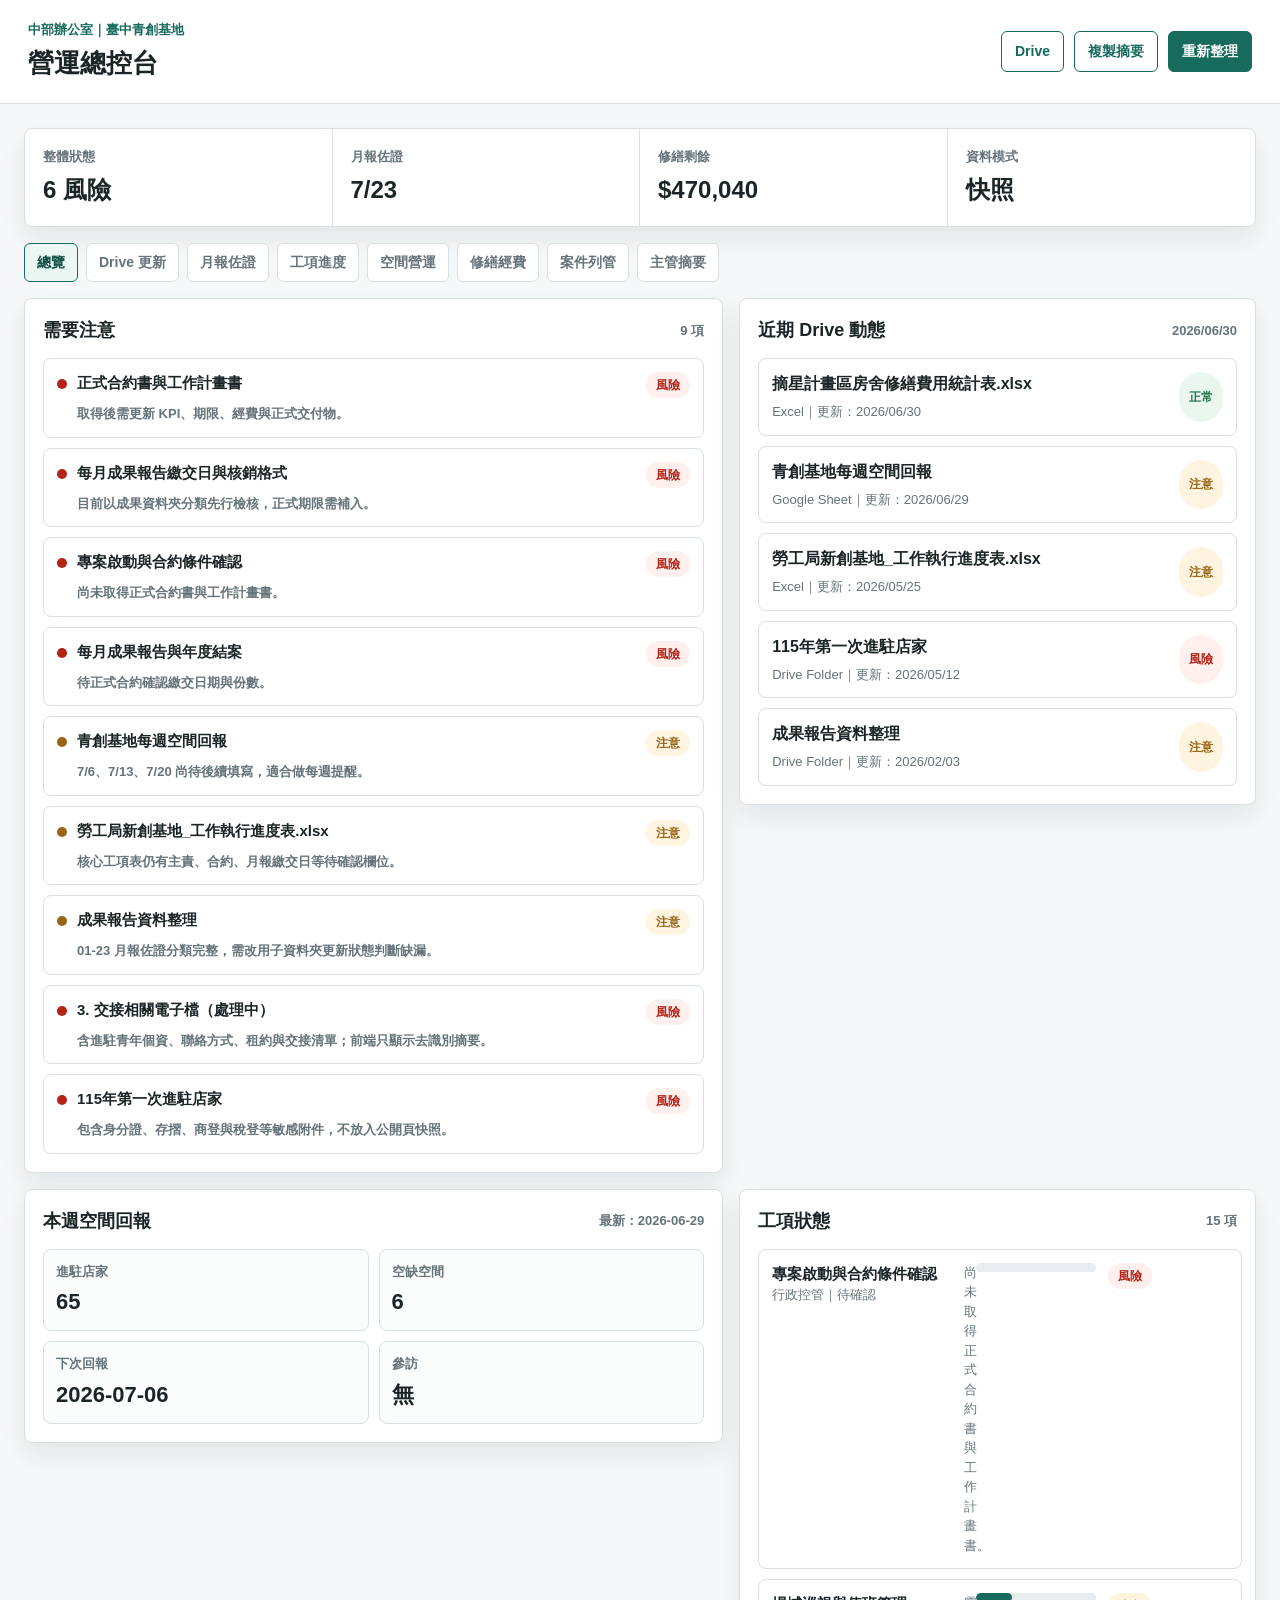
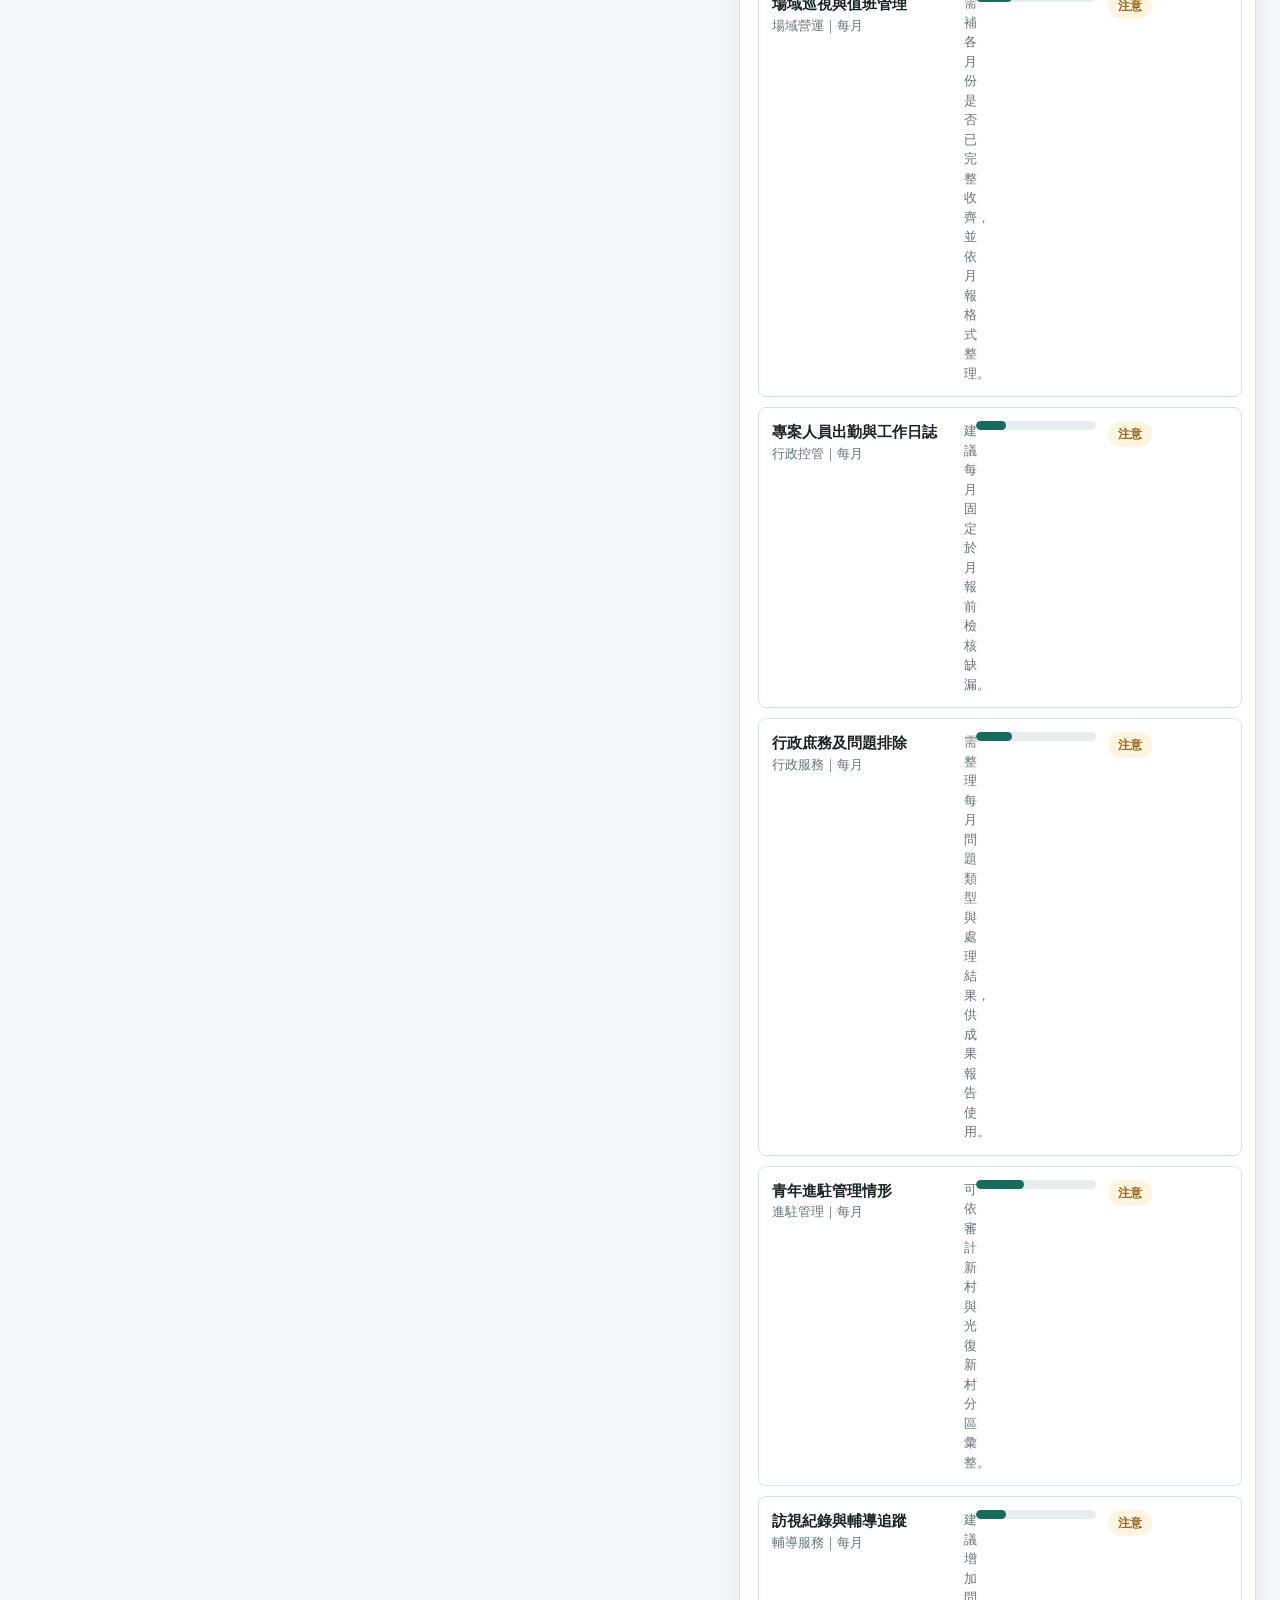
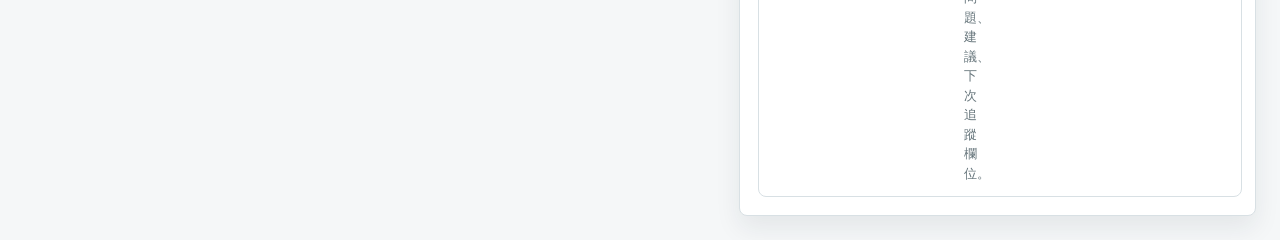
==== tools/taichung-youth-base/index.html @ 0b5d0c97 "[codex] 新增中部青創基地營運總控台" ====
<!doctype html>
<html lang="zh-Hant">
  <head>
    <meta charset="utf-8" />
    <meta name="viewport" content="width=device-width, initial-scale=1" />
    <title>中部青創基地營運總控台</title>
    <link rel="icon" href="data:image/svg+xml,%3Csvg xmlns='http://www.w3.org/2000/svg' viewBox='0 0 64 64'%3E%3Crect width='64' height='64' rx='12' fill='%23166b5c'/%3E%3Cpath d='M14 42h36v6H14zM18 18h12v18H18zM34 14h12v22H34z' fill='white'/%3E%3C/svg%3E" />
    <link rel="stylesheet" href="./styles.css" />
  </head>
  <body>
    <header class="topbar">
      <div>
        <p class="eyebrow">中部辦公室｜臺中青創基地</p>
        <h1>營運總控台</h1>
      </div>
      <div class="top-actions">
        <a id="driveLink" class="button ghost" href="#" target="_blank" rel="noreferrer">Drive</a>
        <button id="copySummaryButton" class="button" type="button">複製摘要</button>
        <button id="refreshButton" class="button primary" type="button">重新整理</button>
      </div>
    </header>

    <main class="layout">
      <section class="status-strip" aria-label="整體狀態">
        <div class="metric">
          <span>整體狀態</span>
          <strong id="overallStatus">讀取中</strong>
        </div>
        <div class="metric">
          <span>月報佐證</span>
          <strong id="evidenceStatus">0/0</strong>
        </div>
        <div class="metric">
          <span>修繕剩餘</span>
          <strong id="repairBalance">$0</strong>
        </div>
        <div class="metric">
          <span>資料模式</span>
          <strong id="dataMode">快照</strong>
        </div>
      </section>

      <nav class="tabs" aria-label="檢視">
        <button class="tab-button active" type="button" data-view="overviewView">總覽</button>
        <button class="tab-button" type="button" data-view="driveView">Drive 更新</button>
        <button class="tab-button" type="button" data-view="evidenceView">月報佐證</button>
        <button class="tab-button" type="button" data-view="workView">工項進度</button>
        <button class="tab-button" type="button" data-view="spaceView">空間營運</button>
        <button class="tab-button" type="button" data-view="repairView">修繕經費</button>
        <button class="tab-button" type="button" data-view="casesView">案件列管</button>
        <button class="tab-button" type="button" data-view="summaryView">主管摘要</button>
      </nav>

      <section id="overviewView" class="view active">
        <section class="overview-grid">
          <div class="panel priority-panel">
            <div class="section-heading">
              <h2>需要注意</h2>
              <span id="alertCount">0 項</span>
            </div>
            <div id="alertList" class="alert-list"></div>
          </div>
          <div class="panel">
            <div class="section-heading">
              <h2>近期 Drive 動態</h2>
              <span id="latestDriveDate">-</span>
            </div>
            <div id="recentDriveList" class="compact-list"></div>
          </div>
          <div class="panel">
            <div class="section-heading">
              <h2>本週空間回報</h2>
              <span id="spaceWeek">-</span>
            </div>
            <div id="spaceSnapshot" class="stat-grid"></div>
          </div>
          <div class="panel">
            <div class="section-heading">
              <h2>工項狀態</h2>
              <span id="workStatusCount">0 項</span>
            </div>
            <div id="workStatusList" class="compact-list"></div>
          </div>
        </section>
      </section>

      <section id="driveView" class="view">
        <section class="panel">
          <div class="section-heading">
            <h2>Drive 來源監控</h2>
            <label class="inline-filter">
              <span>顯示</span>
              <select id="driveStatusFilter">
                <option value="">全部</option>
                <option value="ok">正常</option>
                <option value="watch">注意</option>
                <option value="risk">風險</option>
              </select>
            </label>
          </div>
          <div id="driveSourceList" class="source-list"></div>
        </section>
      </section>

      <section id="evidenceView" class="view">
        <section class="panel">
          <div class="section-heading">
            <h2>月報佐證檢核</h2>
            <span id="evidenceMonth">本月</span>
          </div>
          <div id="evidenceList" class="evidence-grid"></div>
        </section>
      </section>

      <section id="workView" class="view">
        <section class="panel">
          <div class="section-heading">
            <h2>工項進度</h2>
            <label class="inline-filter">
              <span>分類</span>
              <select id="categoryFilter">
                <option value="">全部</option>
              </select>
            </label>
          </div>
          <div id="workItemList" class="table-list"></div>
        </section>
      </section>

      <section id="spaceView" class="view">
        <section class="panel">
          <div class="section-heading">
            <h2>空間營運</h2>
            <span>審計新村 / 光復新村</span>
          </div>
          <div id="spaceDetail" class="space-grid"></div>
        </section>
      </section>

      <section id="repairView" class="view">
        <section class="panel">
          <div class="section-heading">
            <h2>修繕與經費</h2>
            <span id="repairUpdated">-</span>
          </div>
          <div id="repairSummary" class="budget-bar"></div>
          <div id="repairList" class="table-list"></div>
        </section>
      </section>

      <section id="casesView" class="view">
        <section class="panel">
          <div class="section-heading">
            <h2>案件列管</h2>
            <span id="caseCount">0 件</span>
          </div>
          <div id="caseList" class="case-grid"></div>
        </section>
      </section>

      <section id="summaryView" class="view">
        <section class="panel">
          <div class="section-heading">
            <h2>主管摘要</h2>
            <span id="summaryGeneratedAt">-</span>
          </div>
          <textarea id="managerSummary" rows="18" readonly></textarea>
        </section>
      </section>
    </main>

    <div id="toast" class="toast" role="status" aria-live="polite"></div>
    <script src="./config.js"></script>
    <script src="./data.js"></script>
    <script src="./app.js"></script>
  </body>
</html>
---- tools/taichung-youth-base/styles.css ----
:root {
  color-scheme: light;
  --bg: #f5f7f8;
  --panel: #ffffff;
  --ink: #1b2528;
  --muted: #65747a;
  --line: #d8e0e4;
  --brand: #166b5c;
  --brand-dark: #0f4d42;
  --accent: #b04b34;
  --ok: #23764f;
  --warn: #9a6417;
  --risk: #b42318;
  --soft-ok: #eaf7ef;
  --soft-warn: #fff4df;
  --soft-risk: #fff0ee;
  --shadow: 0 12px 26px rgba(28, 43, 47, 0.08);
}

* {
  box-sizing: border-box;
}

body {
  margin: 0;
  min-height: 100vh;
  background: var(--bg);
  color: var(--ink);
  font-family: -apple-system, BlinkMacSystemFont, "Segoe UI", "Noto Sans TC", sans-serif;
  line-height: 1.5;
}

h1,
h2,
h3,
p {
  margin: 0;
}

h1 {
  font-size: 26px;
  font-weight: 780;
}

h2 {
  font-size: 18px;
  font-weight: 760;
}

h3 {
  font-size: 15px;
  font-weight: 760;
}

.topbar {
  position: sticky;
  top: 0;
  z-index: 10;
  display: flex;
  align-items: center;
  justify-content: space-between;
  gap: 18px;
  padding: 20px 28px;
  background: #ffffff;
  border-bottom: 1px solid var(--line);
}

.eyebrow {
  margin-bottom: 4px;
  color: var(--brand);
  font-size: 13px;
  font-weight: 760;
}

.top-actions {
  display: flex;
  flex-wrap: wrap;
  align-items: center;
  gap: 10px;
}

.button {
  min-height: 40px;
  border: 1px solid var(--brand);
  border-radius: 6px;
  padding: 9px 13px;
  background: #ffffff;
  color: var(--brand);
  font: inherit;
  font-size: 14px;
  font-weight: 760;
  text-decoration: none;
  cursor: pointer;
}

.button:hover {
  background: #eef8f5;
}

.button.primary {
  background: var(--brand);
  color: #ffffff;
}

.button.primary:hover {
  background: var(--brand-dark);
}

.layout {
  width: min(1440px, 100%);
  margin: 0 auto;
  padding: 24px;
}

.status-strip {
  display: grid;
  grid-template-columns: repeat(4, minmax(0, 1fr));
  overflow: hidden;
  margin-bottom: 16px;
  border: 1px solid var(--line);
  border-radius: 8px;
  background: #ffffff;
  box-shadow: var(--shadow);
}

.metric {
  min-width: 0;
  padding: 18px;
  border-right: 1px solid var(--line);
}

.metric:last-child {
  border-right: 0;
}

.metric span {
  display: block;
  margin-bottom: 6px;
  color: var(--muted);
  font-size: 13px;
  font-weight: 700;
}

.metric strong {
  font-size: 24px;
  font-weight: 800;
}

.tabs {
  display: flex;
  gap: 8px;
  overflow-x: auto;
  margin-bottom: 16px;
}

.tab-button {
  min-height: 38px;
  border: 1px solid var(--line);
  border-radius: 6px;
  padding: 8px 12px;
  background: #ffffff;
  color: var(--muted);
  font: inherit;
  font-size: 14px;
  font-weight: 760;
  white-space: nowrap;
  cursor: pointer;
}

.tab-button:hover,
.tab-button.active {
  border-color: var(--brand);
  color: var(--brand-dark);
}

.tab-button.active {
  background: #eaf7f3;
}

.view {
  display: none;
}

.view.active {
  display: block;
}

.overview-grid {
  display: grid;
  grid-template-columns: minmax(0, 1.15fr) minmax(0, 0.85fr);
  gap: 16px;
  align-items: start;
}

.panel {
  min-width: 0;
  border: 1px solid var(--line);
  border-radius: 8px;
  padding: 18px;
  background: var(--panel);
  box-shadow: var(--shadow);
}

.section-heading {
  display: flex;
  align-items: center;
  justify-content: space-between;
  gap: 16px;
  margin-bottom: 14px;
}

.section-heading span,
.subtle {
  color: var(--muted);
  font-size: 13px;
  font-weight: 700;
}

.inline-filter {
  display: flex;
  align-items: center;
  gap: 8px;
  color: var(--muted);
  font-size: 13px;
  font-weight: 700;
}

select,
textarea {
  border: 1px solid #cbd5da;
  border-radius: 6px;
  padding: 8px 10px;
  background: #ffffff;
  color: var(--ink);
  font: inherit;
}

textarea {
  width: 100%;
  resize: vertical;
}

.alert-list,
.compact-list,
.source-list,
.table-list,
.case-grid {
  display: grid;
  gap: 10px;
}

.alert-item,
.source-item,
.table-row,
.case-item,
.evidence-item,
.space-card {
  border: 1px solid var(--line);
  border-radius: 8px;
  padding: 13px;
  background: #ffffff;
}

.alert-item {
  display: grid;
  grid-template-columns: auto 1fr;
  gap: 10px;
}

.status-dot {
  width: 10px;
  height: 10px;
  margin-top: 7px;
  border-radius: 50%;
  background: var(--ok);
}

.status-dot.watch {
  background: var(--warn);
}

.status-dot.risk {
  background: var(--risk);
}

.pill {
  display: inline-flex;
  align-items: center;
  min-height: 26px;
  border-radius: 999px;
  padding: 3px 10px;
  background: #edf2f4;
  color: var(--muted);
  font-size: 12px;
  font-weight: 780;
}

.pill.ok {
  background: var(--soft-ok);
  color: var(--ok);
}

.pill.watch {
  background: var(--soft-warn);
  color: var(--warn);
}

.pill.risk {
  background: var(--soft-risk);
  color: var(--risk);
}

.item-title {
  display: flex;
  align-items: flex-start;
  justify-content: space-between;
  gap: 12px;
  margin-bottom: 6px;
}

.item-title a {
  color: var(--ink);
  font-weight: 780;
  text-decoration: none;
}

.item-title a:hover {
  color: var(--brand);
}

.item-meta {
  display: flex;
  flex-wrap: wrap;
  gap: 8px;
  color: var(--muted);
  font-size: 13px;
}

.stat-grid {
  display: grid;
  grid-template-columns: repeat(2, minmax(0, 1fr));
  gap: 10px;
}

.stat {
  border: 1px solid var(--line);
  border-radius: 8px;
  padding: 12px;
  background: #fbfcfc;
}

.stat span {
  display: block;
  color: var(--muted);
  font-size: 13px;
  font-weight: 700;
}

.stat strong {
  display: block;
  margin-top: 4px;
  font-size: 22px;
}

.source-item {
  display: grid;
  grid-template-columns: minmax(0, 1fr) auto;
  gap: 12px;
}

.evidence-grid {
  display: grid;
  grid-template-columns: repeat(3, minmax(0, 1fr));
  gap: 10px;
}

.evidence-item {
  min-height: 120px;
}

.evidence-item p,
.table-row p,
.case-item p,
.source-item p {
  color: var(--muted);
  font-size: 13px;
}

.table-row {
  display: grid;
  grid-template-columns: minmax(180px, 1.1fr) minmax(0, 1.8fr) 120px 120px;
  gap: 12px;
  align-items: start;
}

.progress-bar,
.budget-track {
  overflow: hidden;
  height: 9px;
  border-radius: 999px;
  background: #e7ecef;
}

.progress-fill,
.budget-fill {
  height: 100%;
  border-radius: inherit;
  background: var(--brand);
}

.space-grid {
  display: grid;
  grid-template-columns: repeat(2, minmax(0, 1fr));
  gap: 12px;
}

.space-card {
  display: grid;
  gap: 12px;
}

.budget-bar {
  display: grid;
  gap: 8px;
  margin-bottom: 14px;
}

.case-grid {
  grid-template-columns: repeat(2, minmax(0, 1fr));
}

.toast {
  position: fixed;
  right: 18px;
  bottom: 18px;
  max-width: min(420px, calc(100vw - 36px));
  border-radius: 8px;
  padding: 12px 14px;
  background: var(--ink);
  color: #ffffff;
  font-size: 14px;
  opacity: 0;
  transform: translateY(8px);
  transition: opacity 0.18s ease, transform 0.18s ease;
  pointer-events: none;
}

.toast.show {
  opacity: 1;
  transform: translateY(0);
}

@media (max-width: 980px) {
  .topbar,
  .section-heading {
    align-items: flex-start;
    flex-direction: column;
  }

  .status-strip,
  .overview-grid,
  .space-grid,
  .case-grid,
  .evidence-grid {
    grid-template-columns: 1fr;
  }

  .metric {
    border-right: 0;
    border-bottom: 1px solid var(--line);
  }

  .metric:last-child {
    border-bottom: 0;
  }

  .table-row,
  .source-item {
    grid-template-columns: 1fr;
  }
}

@media (max-width: 640px) {
  .layout {
    padding: 16px;
  }

  .topbar {
    padding: 16px;
  }

  .top-actions {
    width: 100%;
  }

  .button {
    flex: 1 1 auto;
    text-align: center;
  }
}
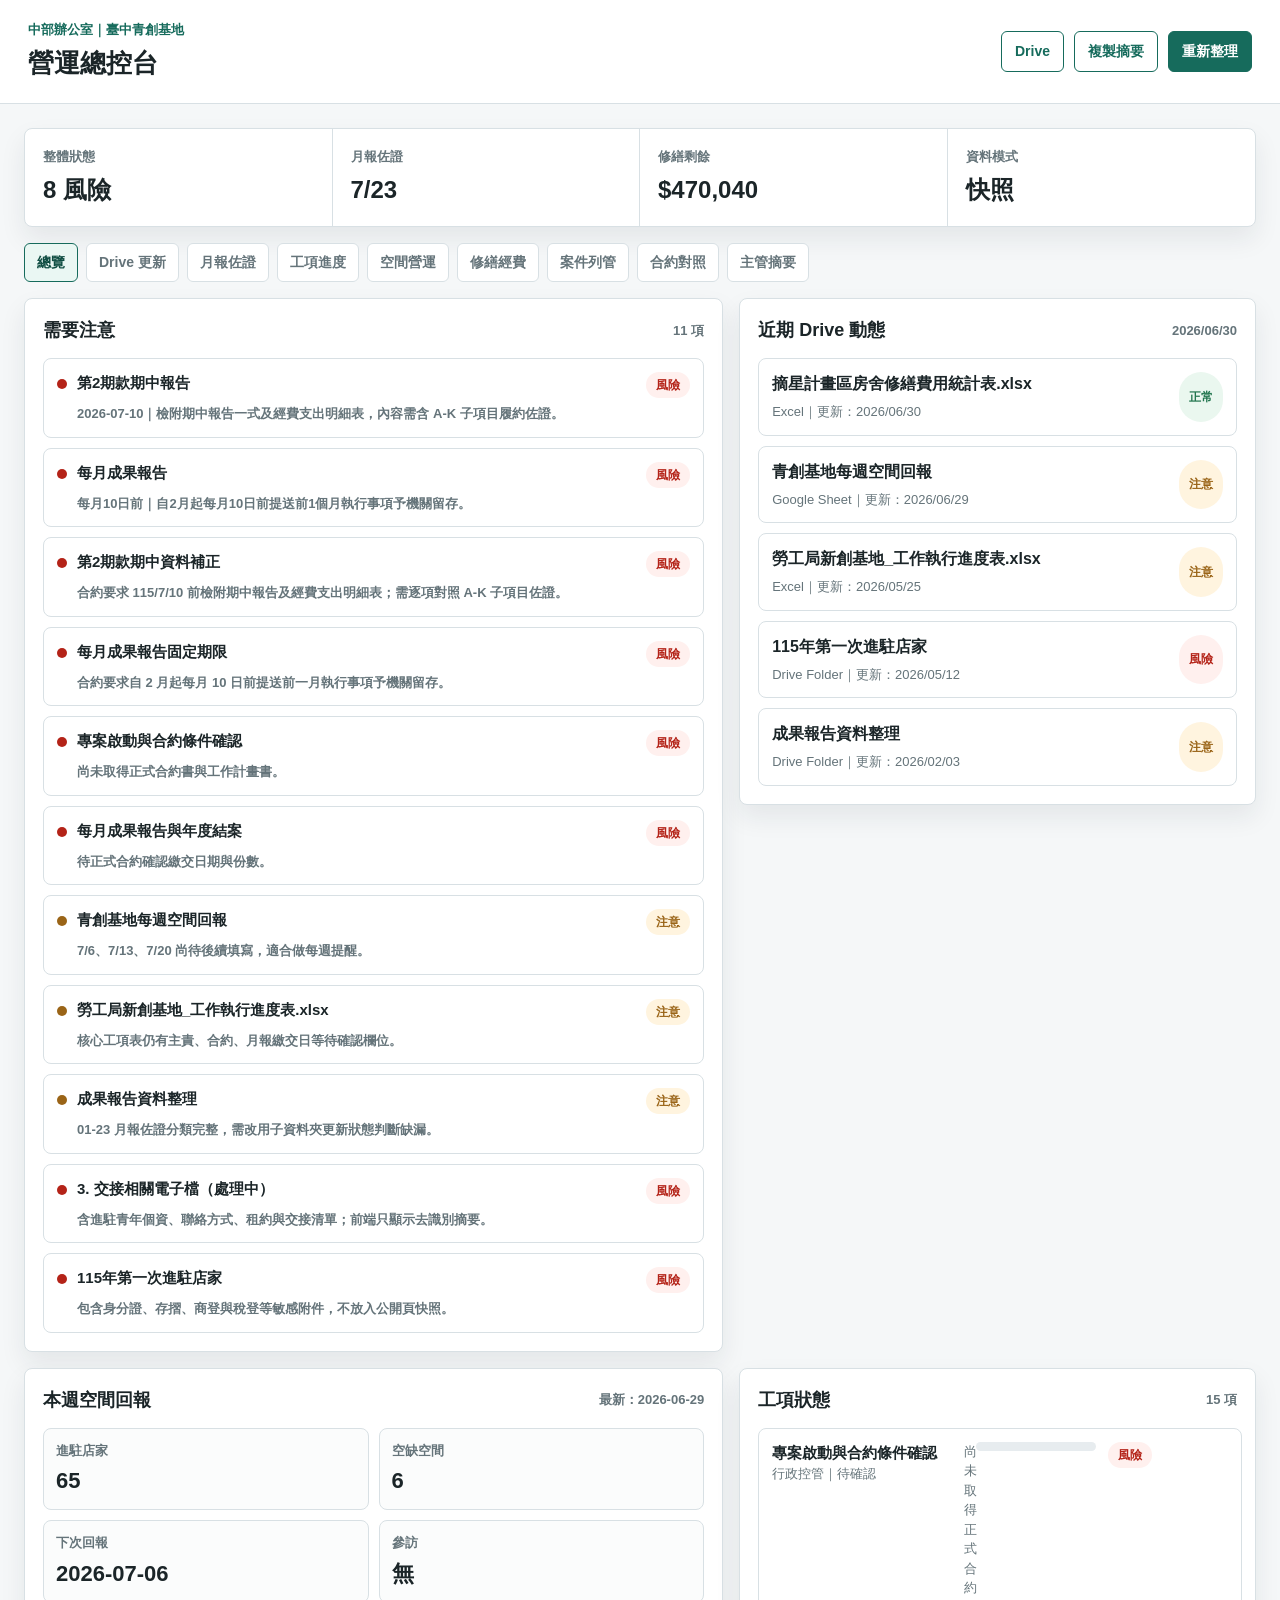
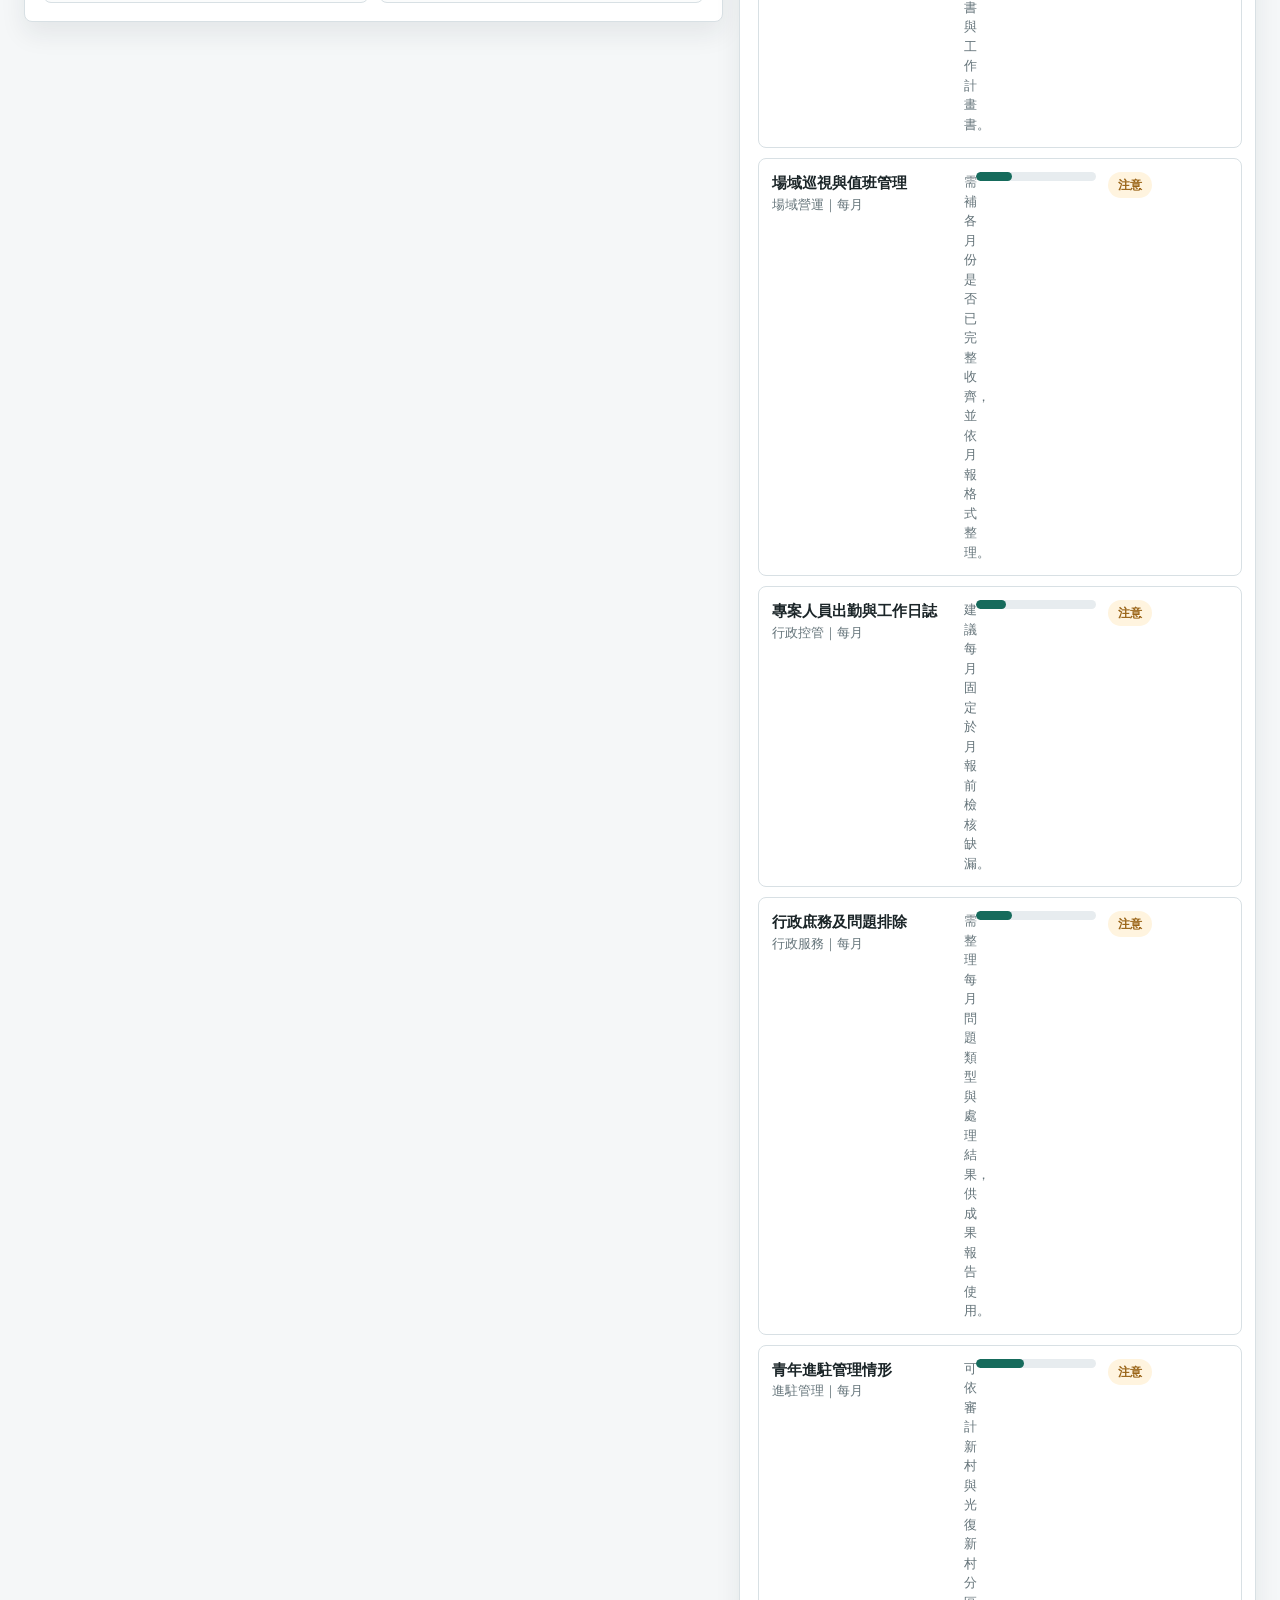
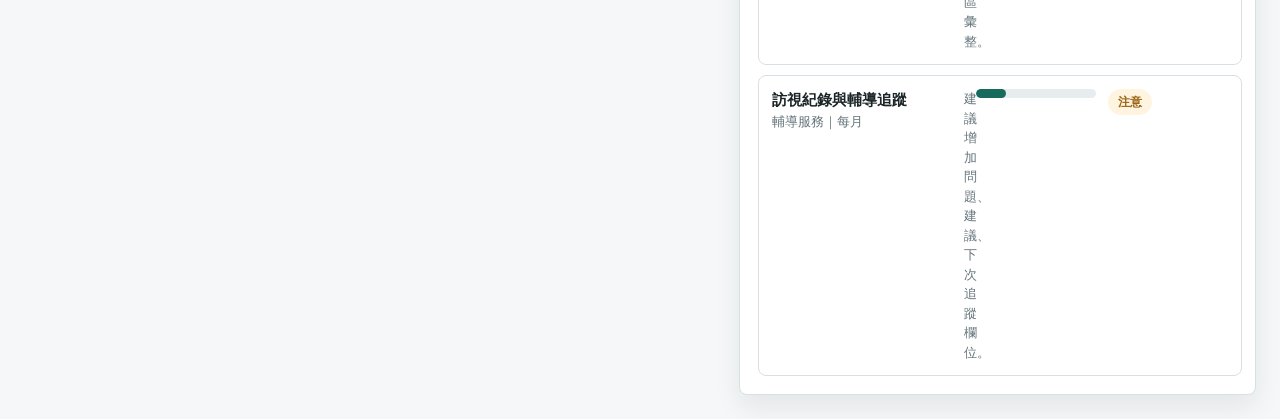
==== commit 64d28670: "[codex] 新增中部青創基地合約履約對照" ====
--- a/tools/taichung-youth-base/index.html
+++ b/tools/taichung-youth-base/index.html
@@ -48,6 +48,7 @@
         <button class="tab-button" type="button" data-view="spaceView">空間營運</button>
         <button class="tab-button" type="button" data-view="repairView">修繕經費</button>
         <button class="tab-button" type="button" data-view="casesView">案件列管</button>
+        <button class="tab-button" type="button" data-view="contractView">合約對照</button>
         <button class="tab-button" type="button" data-view="summaryView">主管摘要</button>
       </nav>
 
@@ -158,6 +159,17 @@
         </section>
       </section>
 
+      <section id="contractView" class="view">
+        <section class="panel">
+          <div class="section-heading">
+            <h2>合約履約對照</h2>
+            <span id="contractCount">0 項</span>
+          </div>
+          <div id="contractMeta" class="contract-meta"></div>
+          <div id="contractList" class="contract-list"></div>
+        </section>
+      </section>
+
       <section id="summaryView" class="view">
         <section class="panel">
           <div class="section-heading">
--- a/tools/taichung-youth-base/styles.css
+++ b/tools/taichung-youth-base/styles.css
@@ -429,6 +429,48 @@
   grid-template-columns: repeat(2, minmax(0, 1fr));
 }
 
+.contract-meta {
+  display: grid;
+  gap: 10px;
+  margin-bottom: 14px;
+}
+
+.contract-note {
+  padding: 0 2px;
+}
+
+.contract-list {
+  display: grid;
+  gap: 12px;
+}
+
+.contract-item {
+  border: 1px solid var(--line);
+  border-radius: 8px;
+  padding: 14px;
+  background: #ffffff;
+}
+
+.contract-columns {
+  display: grid;
+  grid-template-columns: minmax(0, 1.2fr) minmax(0, 1.2fr) minmax(180px, 0.7fr);
+  gap: 12px;
+  margin-top: 10px;
+}
+
+.field-label {
+  display: block;
+  margin-bottom: 4px;
+  color: var(--muted);
+  font-size: 12px;
+  font-weight: 800;
+}
+
+.contract-columns p {
+  color: var(--ink);
+  font-size: 14px;
+}
+
 .toast {
   position: fixed;
   right: 18px;
@@ -475,7 +517,8 @@
   }
 
   .table-row,
-  .source-item {
+  .source-item,
+  .contract-columns {
     grid-template-columns: 1fr;
   }
 }
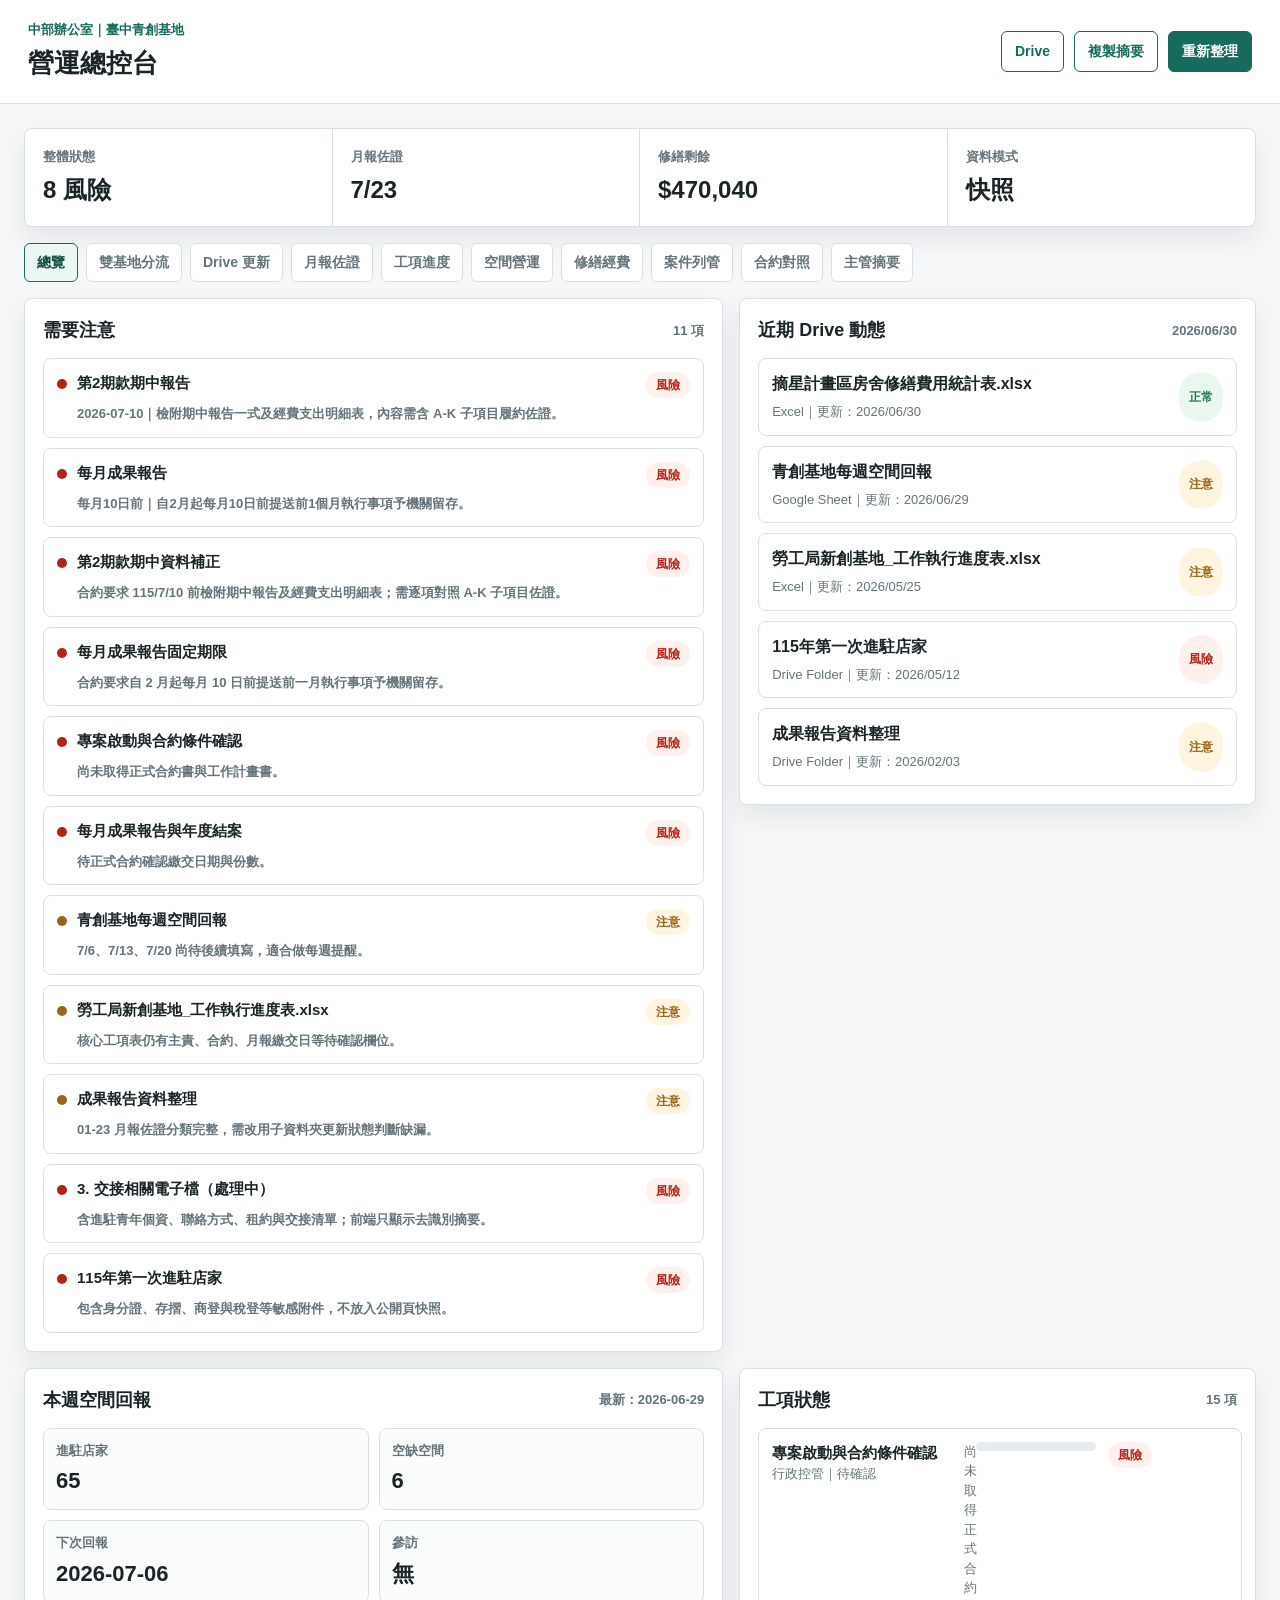
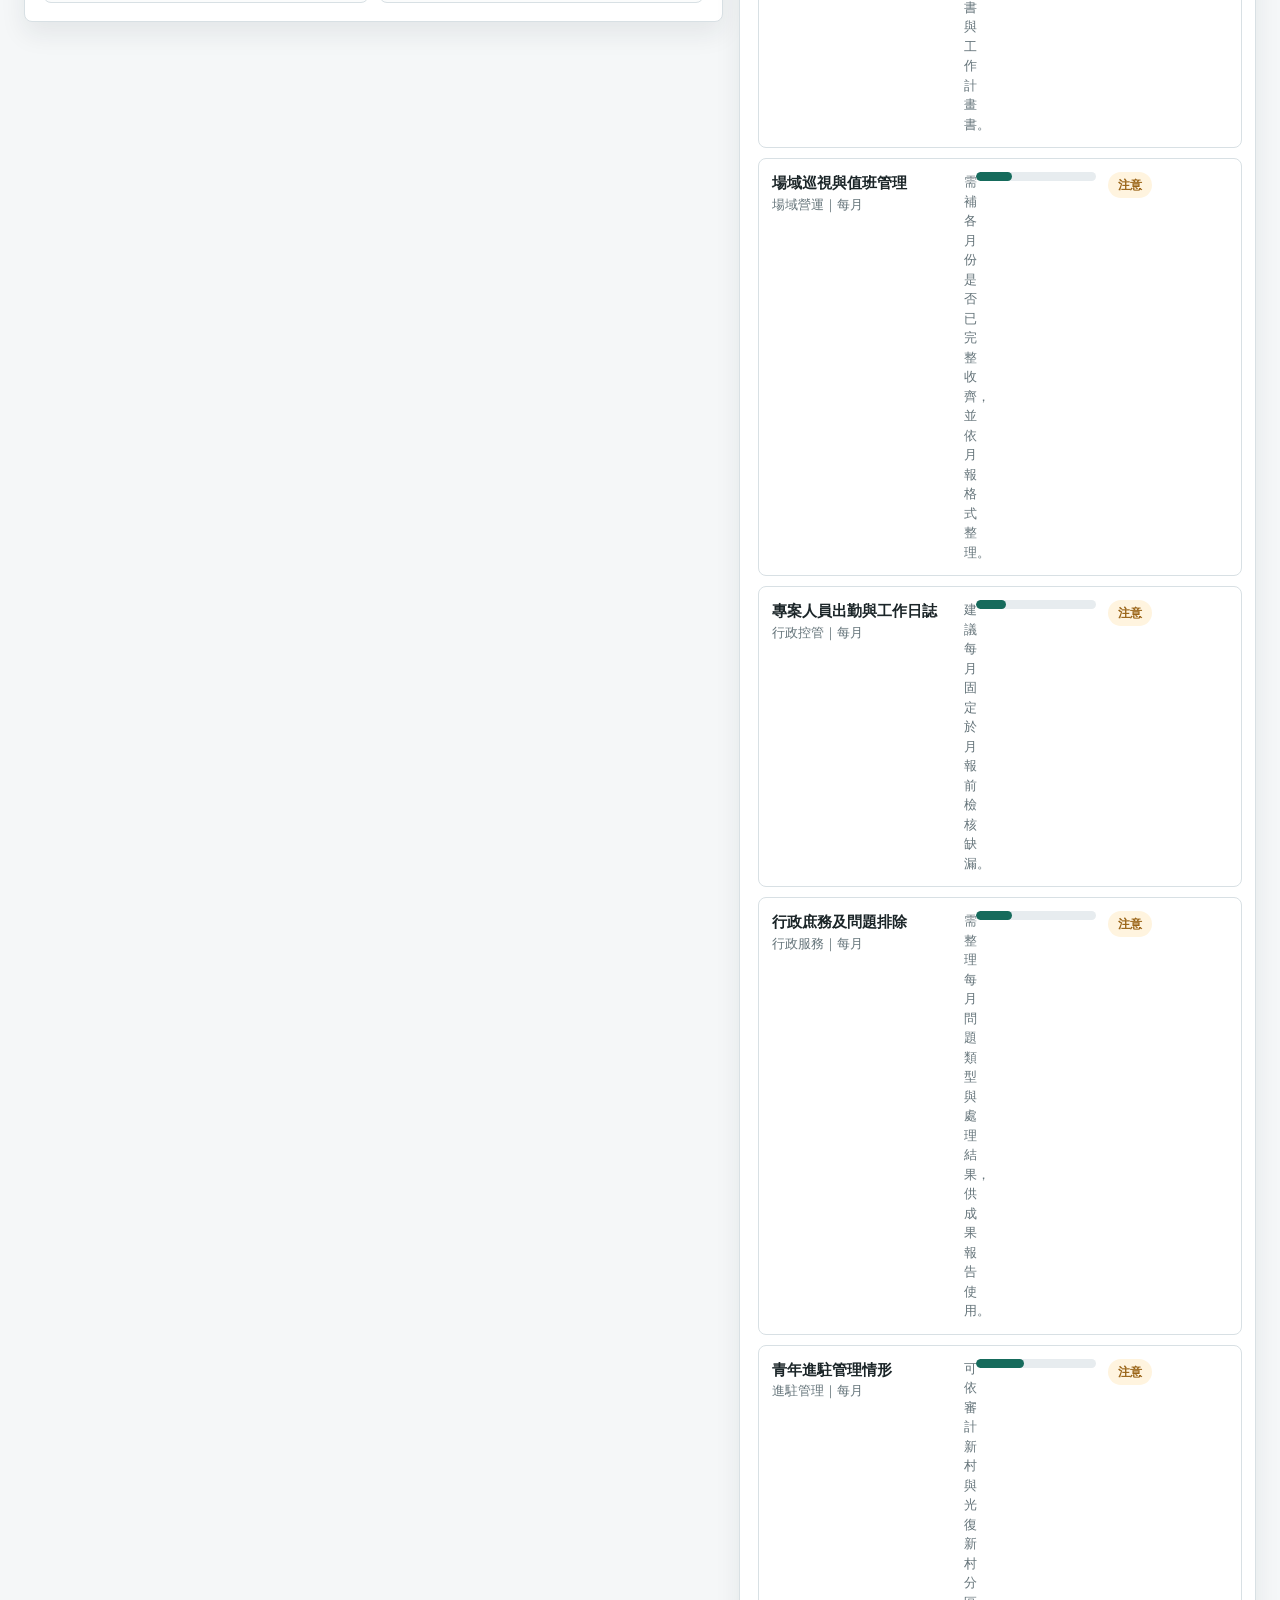
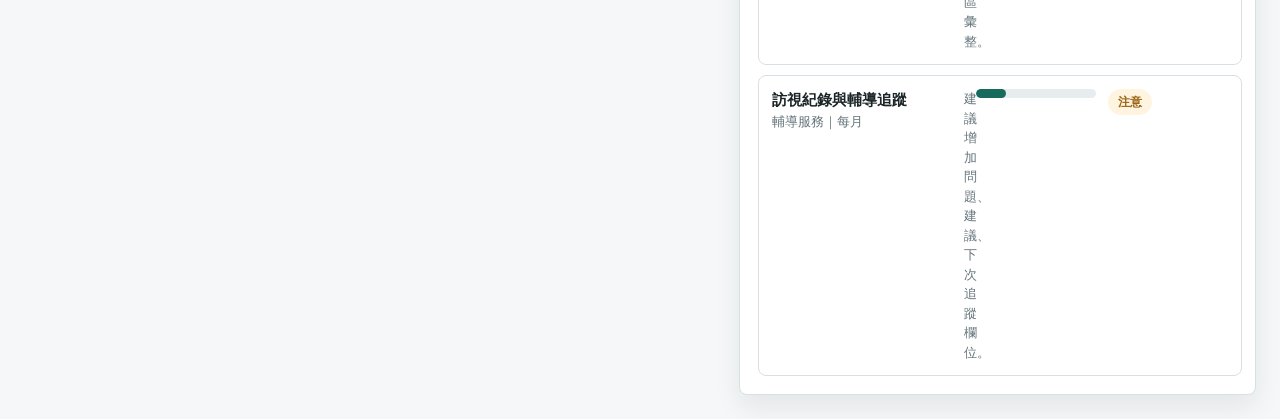
==== commit 0009b76e: "[codex] 中部青創基地新增雙基地分流 - 新增光復新村與審計新村分流頁籤，分別呈現空間、Drive 來源、佐證焦點與合約對照。  - 擴充 Apps Script 索引器，回傳 baseOver" ====
--- a/tools/taichung-youth-base/index.html
+++ b/tools/taichung-youth-base/index.html
@@ -42,6 +42,7 @@
 
       <nav class="tabs" aria-label="檢視">
         <button class="tab-button active" type="button" data-view="overviewView">總覽</button>
+        <button class="tab-button" type="button" data-view="baseView">雙基地分流</button>
         <button class="tab-button" type="button" data-view="driveView">Drive 更新</button>
         <button class="tab-button" type="button" data-view="evidenceView">月報佐證</button>
         <button class="tab-button" type="button" data-view="workView">工項進度</button>
@@ -82,6 +83,16 @@
             </div>
             <div id="workStatusList" class="compact-list"></div>
           </div>
+        </section>
+      </section>
+
+      <section id="baseView" class="view">
+        <section class="panel">
+          <div class="section-heading">
+            <h2>光復新村 / 審計新村分流</h2>
+            <span id="baseOverviewUpdated">-</span>
+          </div>
+          <div id="baseOverview" class="base-grid"></div>
         </section>
       </section>
 
--- a/tools/taichung-youth-base/styles.css
+++ b/tools/taichung-youth-base/styles.css
@@ -419,6 +419,83 @@
   gap: 12px;
 }
 
+.base-grid {
+  display: grid;
+  grid-template-columns: repeat(2, minmax(0, 1fr));
+  gap: 14px;
+  align-items: start;
+}
+
+.base-card {
+  display: grid;
+  gap: 14px;
+  border: 1px solid var(--line);
+  border-radius: 8px;
+  padding: 15px;
+  background: #ffffff;
+}
+
+.base-card.guangfu {
+  border-top: 4px solid var(--brand);
+}
+
+.base-card.shenji {
+  border-top: 4px solid var(--accent);
+}
+
+.base-stats .stat strong {
+  font-size: 20px;
+}
+
+.base-columns {
+  display: grid;
+  grid-template-columns: repeat(3, minmax(0, 1fr));
+  gap: 12px;
+}
+
+.mini-list {
+  display: grid;
+  gap: 8px;
+}
+
+.mini-item {
+  display: grid;
+  grid-template-columns: minmax(0, 1fr) auto;
+  gap: 6px 8px;
+  align-items: start;
+  border: 1px solid var(--line);
+  border-radius: 8px;
+  padding: 10px;
+  background: #fbfcfc;
+  color: var(--ink);
+  text-decoration: none;
+}
+
+.mini-item span {
+  font-size: 13px;
+  font-weight: 780;
+}
+
+.mini-item small {
+  grid-column: 1 / -1;
+  color: var(--muted);
+  font-size: 12px;
+}
+
+.next-checks {
+  display: grid;
+  gap: 6px;
+  border: 1px solid var(--line);
+  border-radius: 8px;
+  padding: 10px;
+  background: #f8faf9;
+}
+
+.next-checks p {
+  color: var(--muted);
+  font-size: 13px;
+}
+
 .budget-bar {
   display: grid;
   gap: 8px;
@@ -502,6 +579,7 @@
   .status-strip,
   .overview-grid,
   .space-grid,
+  .base-grid,
   .case-grid,
   .evidence-grid {
     grid-template-columns: 1fr;
@@ -518,6 +596,7 @@
 
   .table-row,
   .source-item,
+  .base-columns,
   .contract-columns {
     grid-template-columns: 1fr;
   }
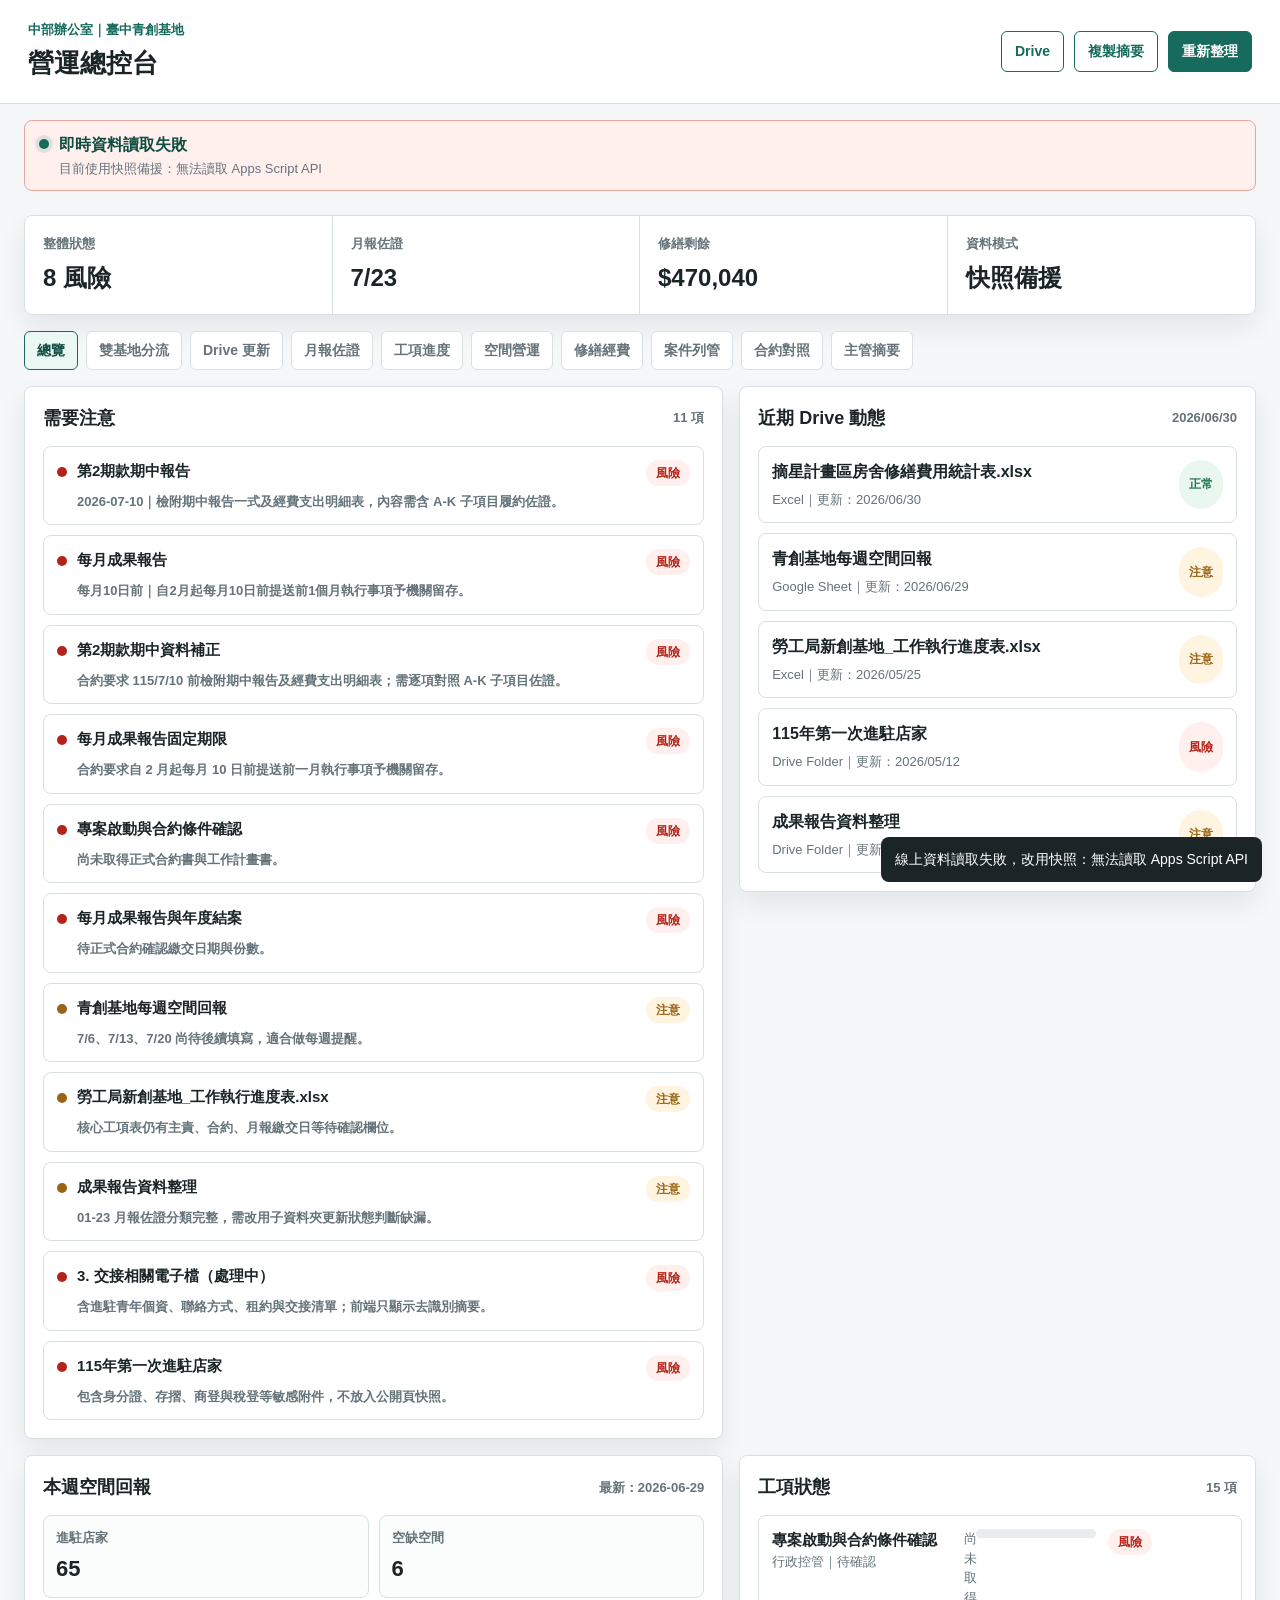
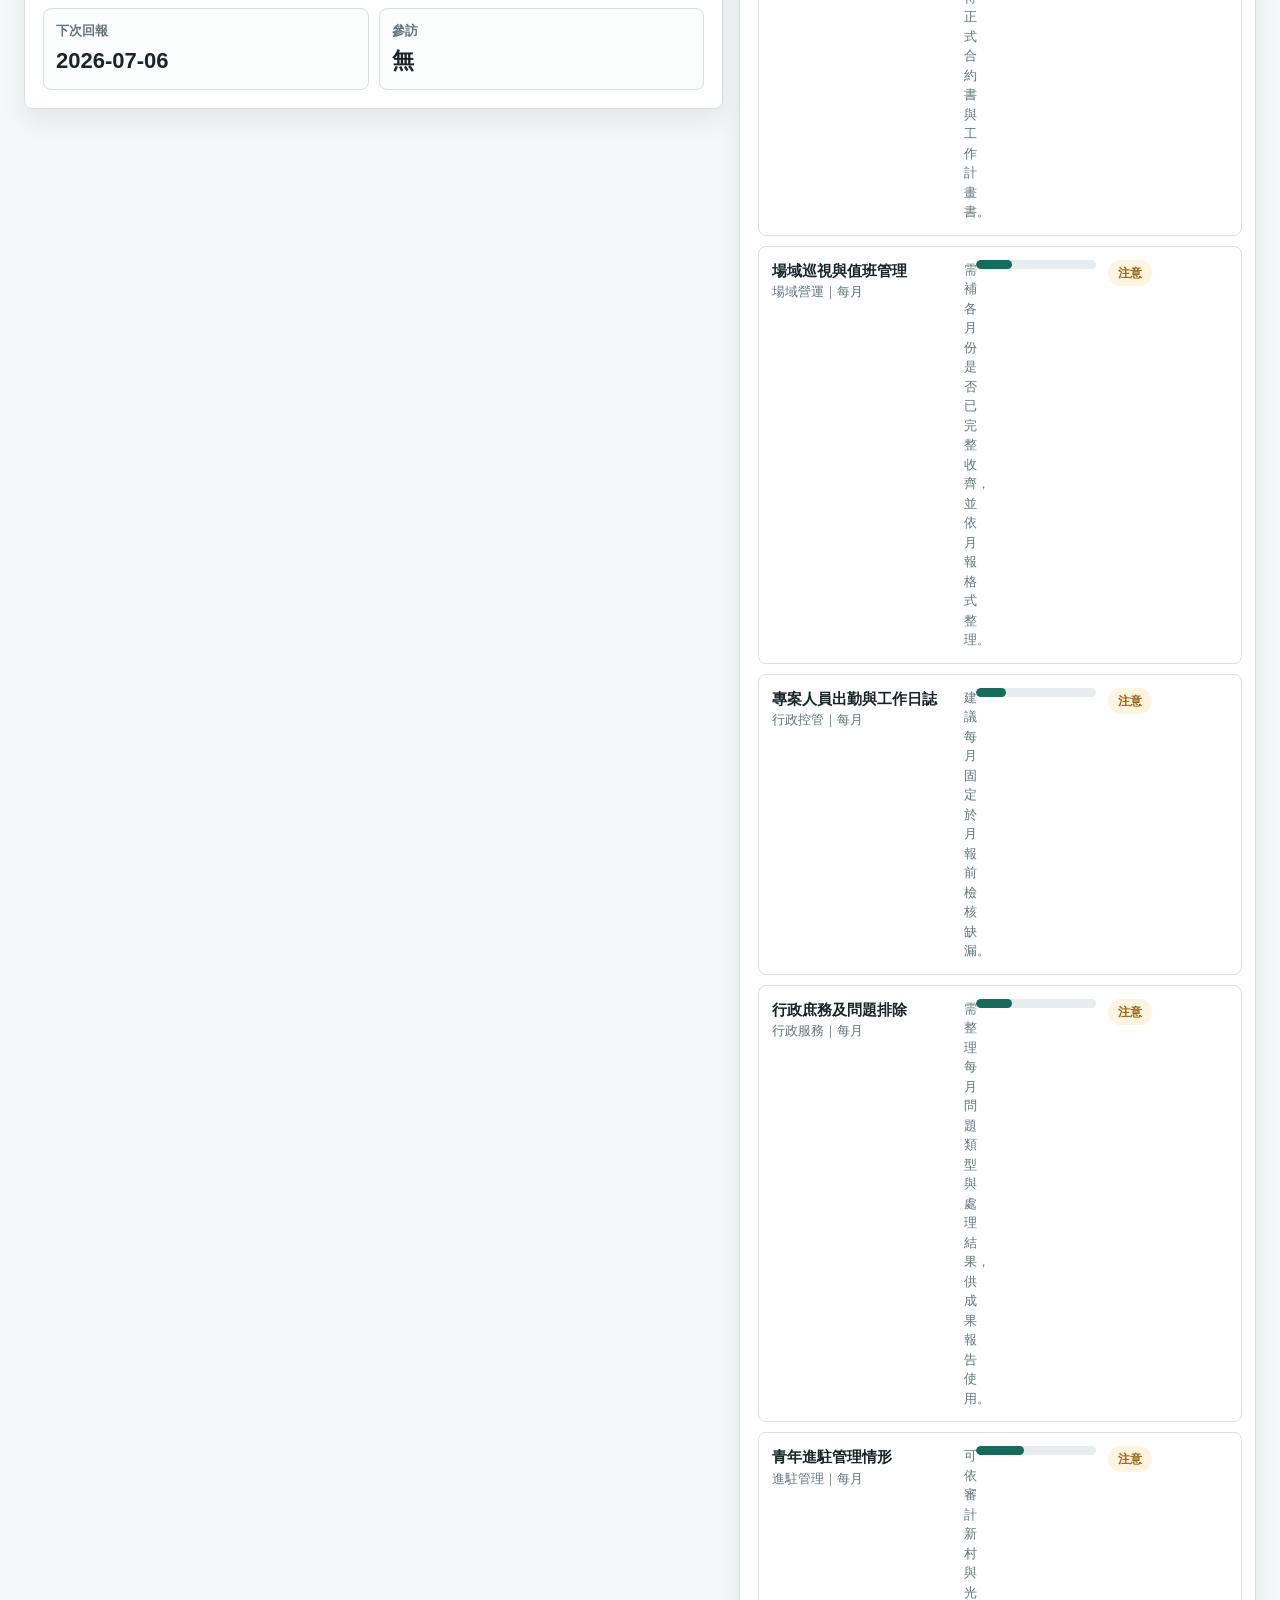
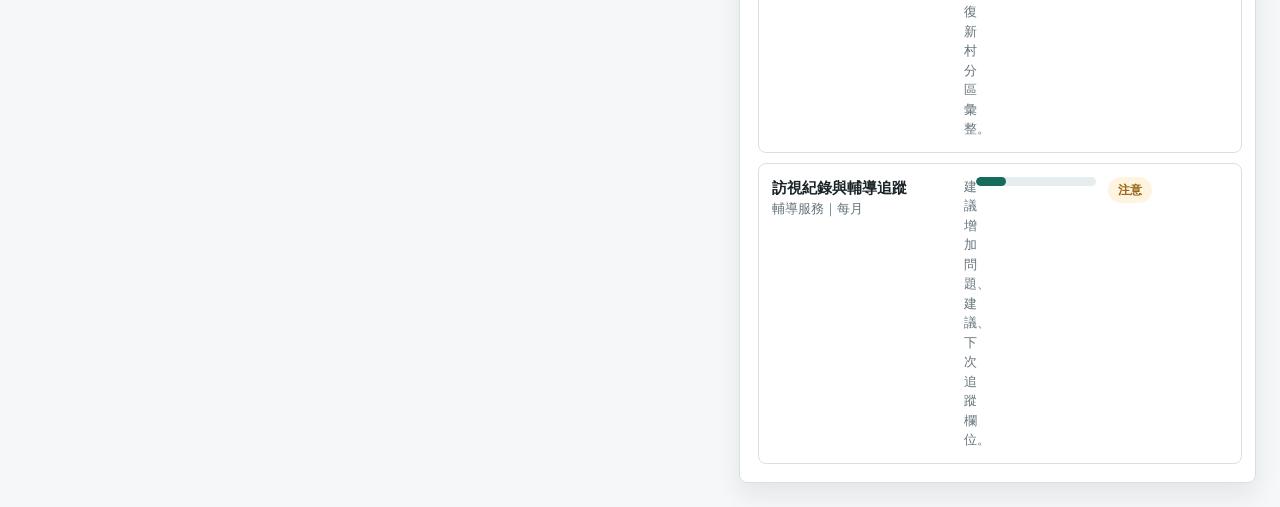
==== commit da85dc1d: "[codex] 重整總控台資料品質與連線狀態" ====
--- a/tools/taichung-youth-base/index.html
+++ b/tools/taichung-youth-base/index.html
@@ -5,7 +5,7 @@
     <meta name="viewport" content="width=device-width, initial-scale=1" />
     <title>中部青創基地營運總控台</title>
     <link rel="icon" href="data:image/svg+xml,%3Csvg xmlns='http://www.w3.org/2000/svg' viewBox='0 0 64 64'%3E%3Crect width='64' height='64' rx='12' fill='%23166b5c'/%3E%3Cpath d='M14 42h36v6H14zM18 18h12v18H18zM34 14h12v22H34z' fill='white'/%3E%3C/svg%3E" />
-    <link rel="stylesheet" href="./styles.css" />
+    <link rel="stylesheet" href="./styles.css?v=dashboard-refresh-20260808" />
   </head>
   <body>
     <header class="topbar">
@@ -20,6 +20,14 @@
       </div>
     </header>
 
+    <section id="connectionBanner" class="connection-banner loading" aria-live="polite">
+      <span class="connection-dot" aria-hidden="true"></span>
+      <div>
+        <strong id="connectionTitle">正在連接 Drive 即時資料</strong>
+        <p id="connectionDetail">初次載入約需 10–15 秒，完成前會先顯示本機快照。</p>
+      </div>
+    </section>
+
     <main class="layout">
       <section class="status-strip" aria-label="整體狀態">
         <div class="metric">
@@ -195,6 +203,6 @@
     <div id="toast" class="toast" role="status" aria-live="polite"></div>
     <script src="./config.js"></script>
     <script src="./data.js"></script>
-    <script src="./app.js"></script>
+    <script src="./app.js?v=dashboard-refresh-20260808"></script>
   </body>
 </html>
--- a/tools/taichung-youth-base/styles.css
+++ b/tools/taichung-youth-base/styles.css
@@ -79,6 +79,53 @@
   gap: 10px;
 }
 
+.connection-banner {
+  width: min(1440px, calc(100% - 48px));
+  margin: 16px auto 0;
+  display: flex;
+  align-items: flex-start;
+  gap: 10px;
+  padding: 12px 14px;
+  border: 1px solid #afd9d0;
+  border-radius: 8px;
+  background: #edf8f5;
+  color: var(--brand-dark);
+}
+
+.connection-banner p {
+  margin-top: 2px;
+  color: var(--muted);
+  font-size: 13px;
+}
+
+.connection-banner.warning {
+  border-color: #e6c77a;
+  background: var(--soft-warn);
+}
+
+.connection-banner.error {
+  border-color: #e4a79c;
+  background: var(--soft-risk);
+}
+
+.connection-dot {
+  width: 10px;
+  height: 10px;
+  margin-top: 6px;
+  flex: 0 0 auto;
+  border-radius: 50%;
+  background: var(--brand);
+  box-shadow: 0 0 0 4px rgba(22, 107, 92, 0.12);
+}
+
+.connection-banner.loading .connection-dot {
+  animation: connection-pulse 1.2s ease-in-out infinite;
+}
+
+@keyframes connection-pulse {
+  50% { opacity: 0.35; }
+}
+
 .button {
   min-height: 40px;
   border: 1px solid var(--brand);
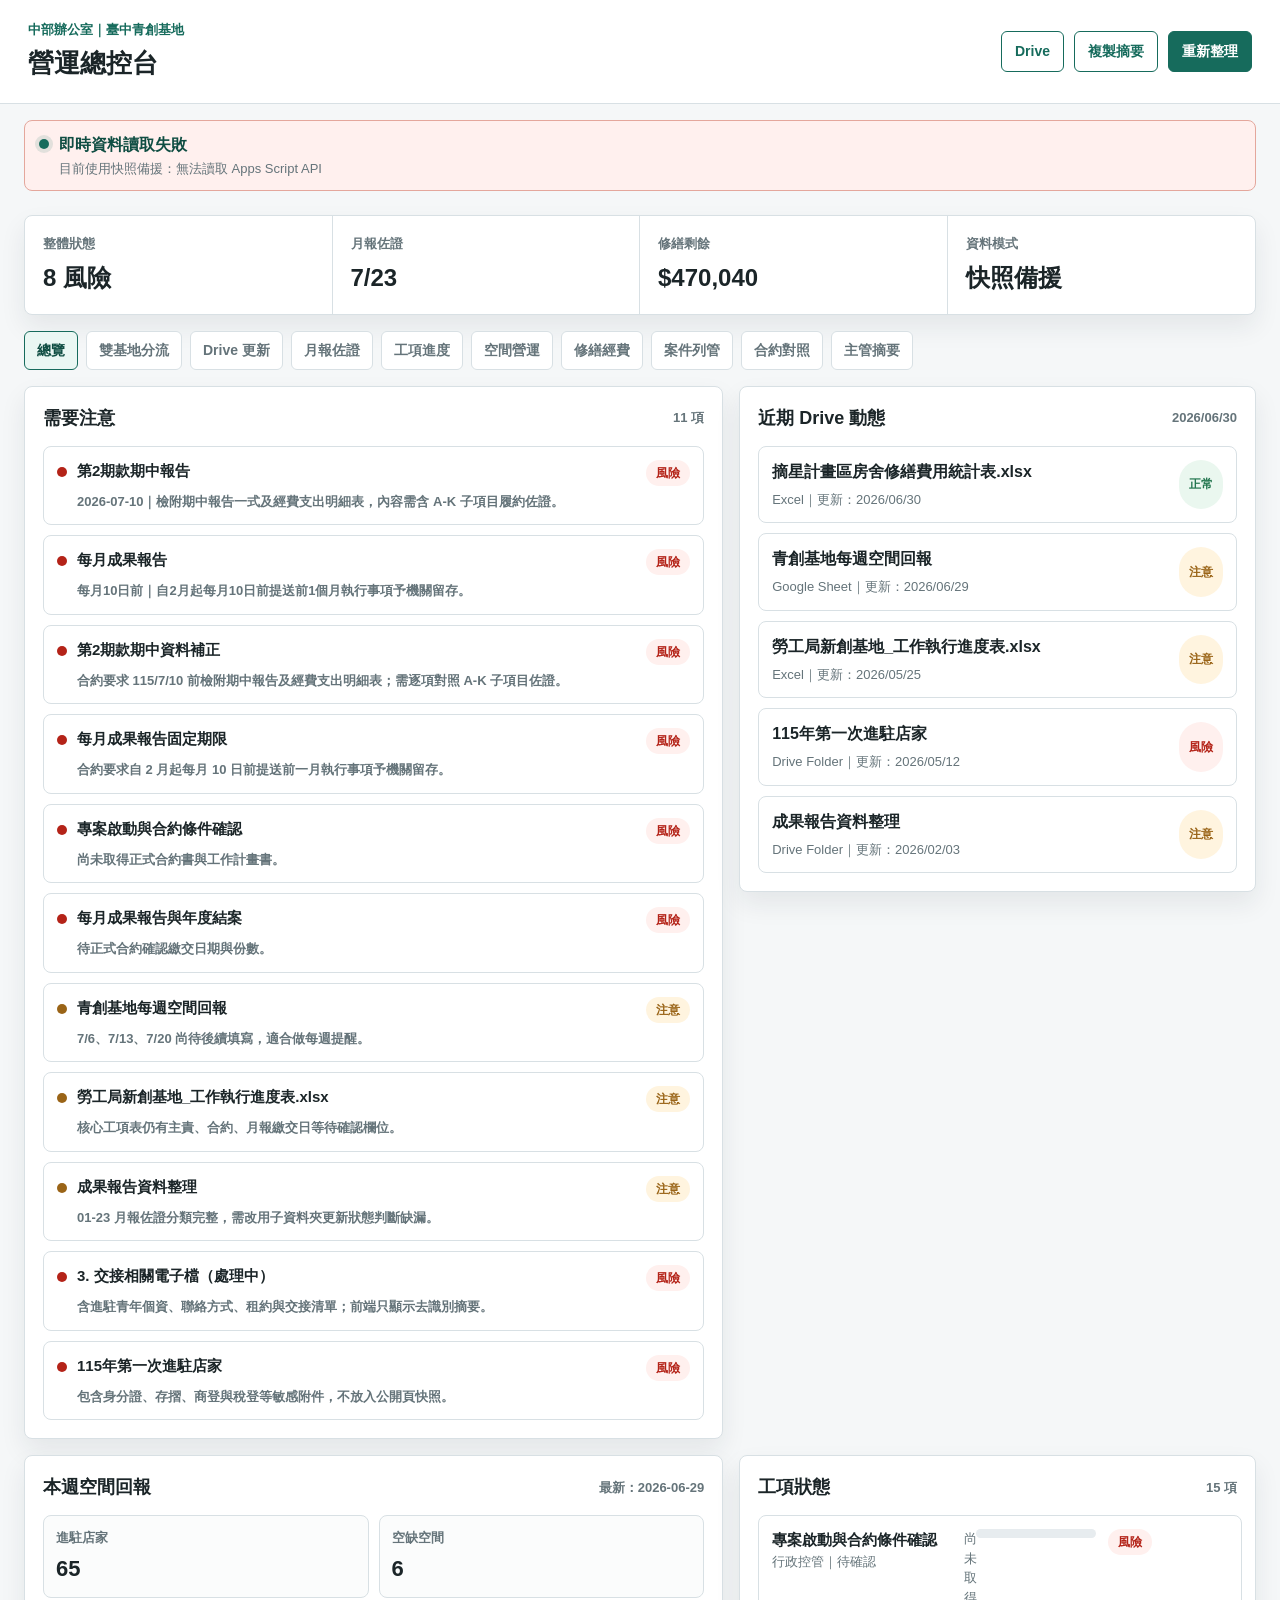
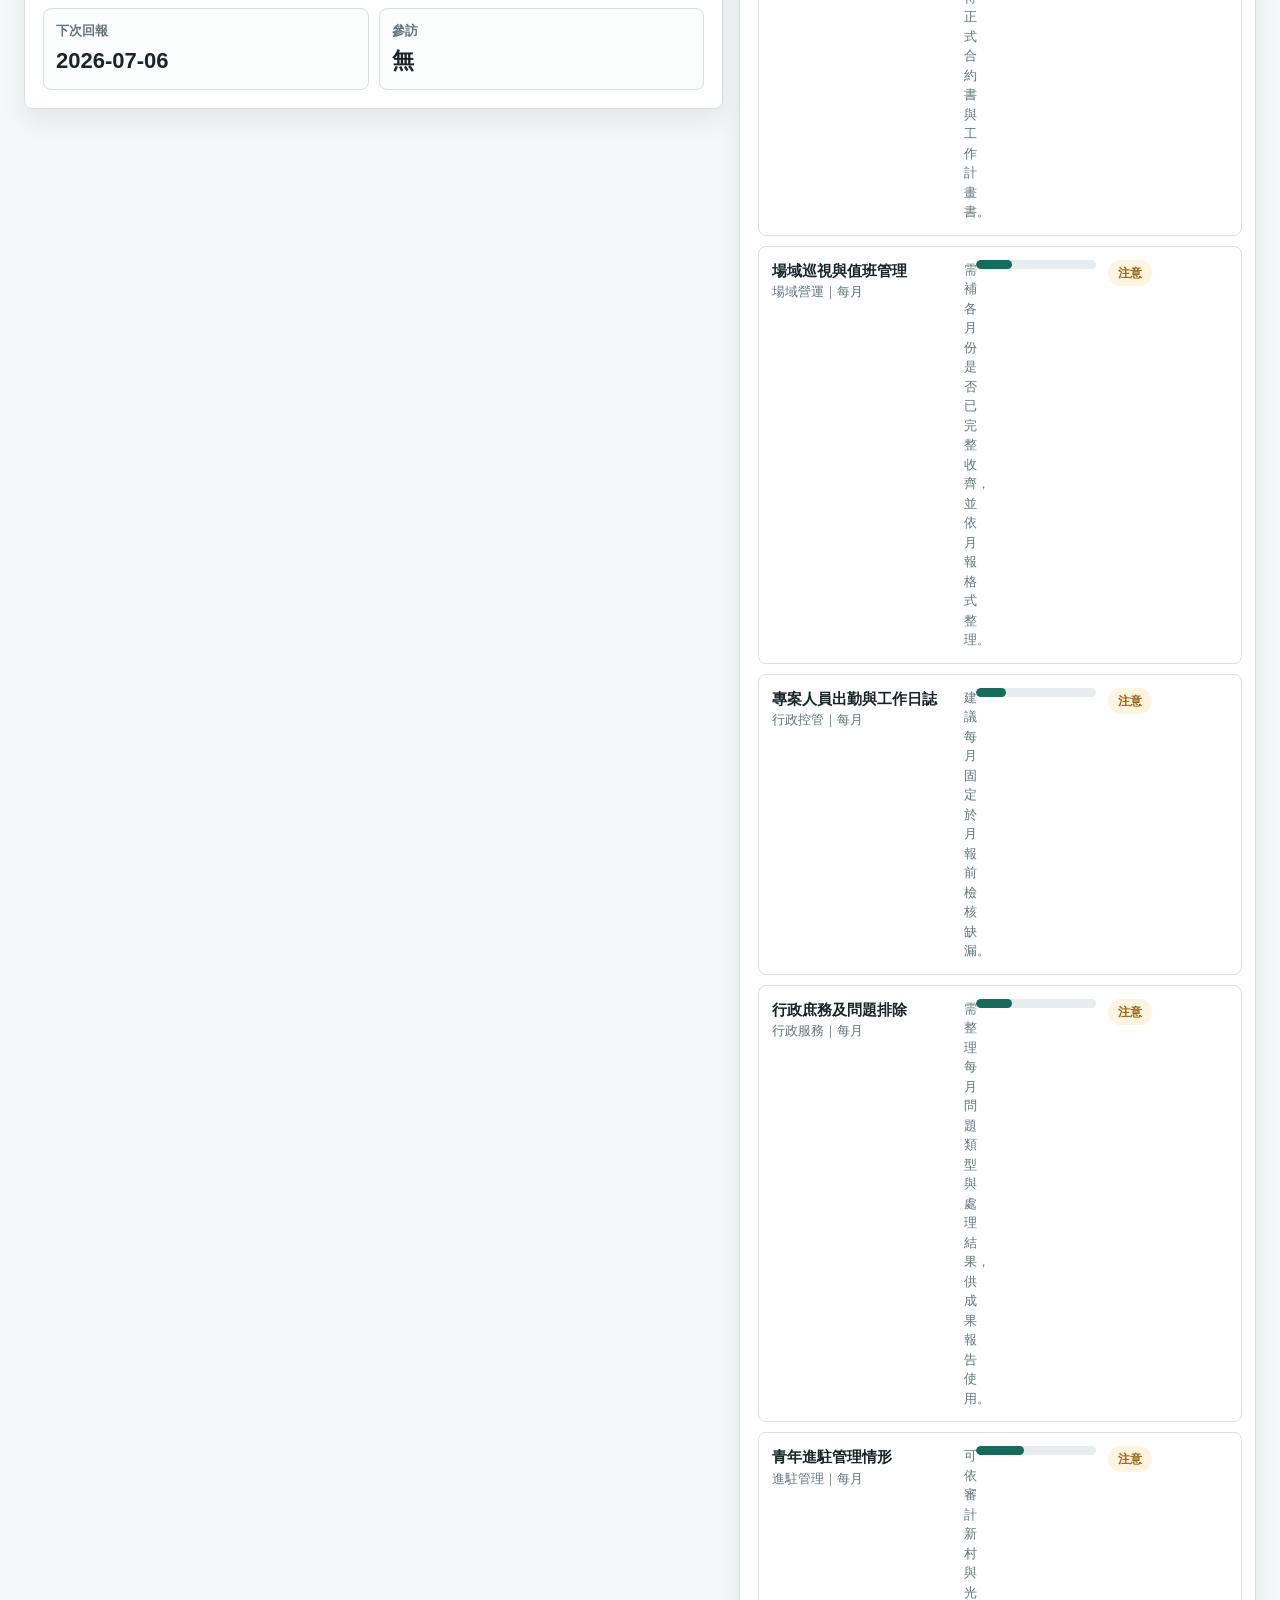
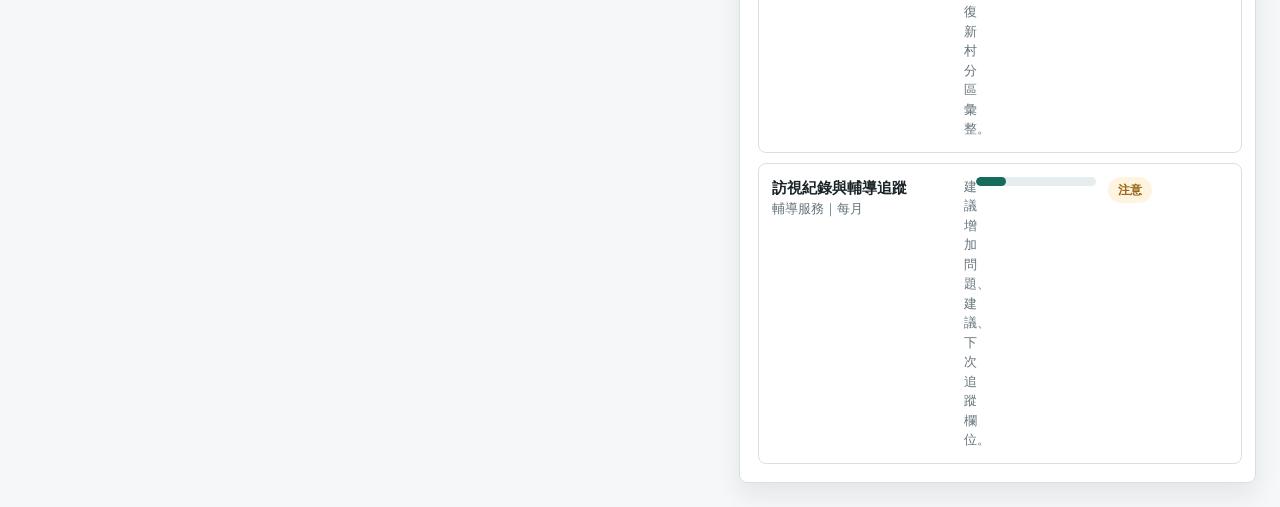
==== commit a66df5b8: "[codex] 標示中部總控台部分連線狀態" ====
--- a/tools/taichung-youth-base/index.html
+++ b/tools/taichung-youth-base/index.html
@@ -203,6 +203,6 @@
     <div id="toast" class="toast" role="status" aria-live="polite"></div>
     <script src="./config.js"></script>
     <script src="./data.js"></script>
-    <script src="./app.js?v=dashboard-refresh-20260808"></script>
+    <script src="./app.js?v=dashboard-refresh-20260808b"></script>
   </body>
 </html>
